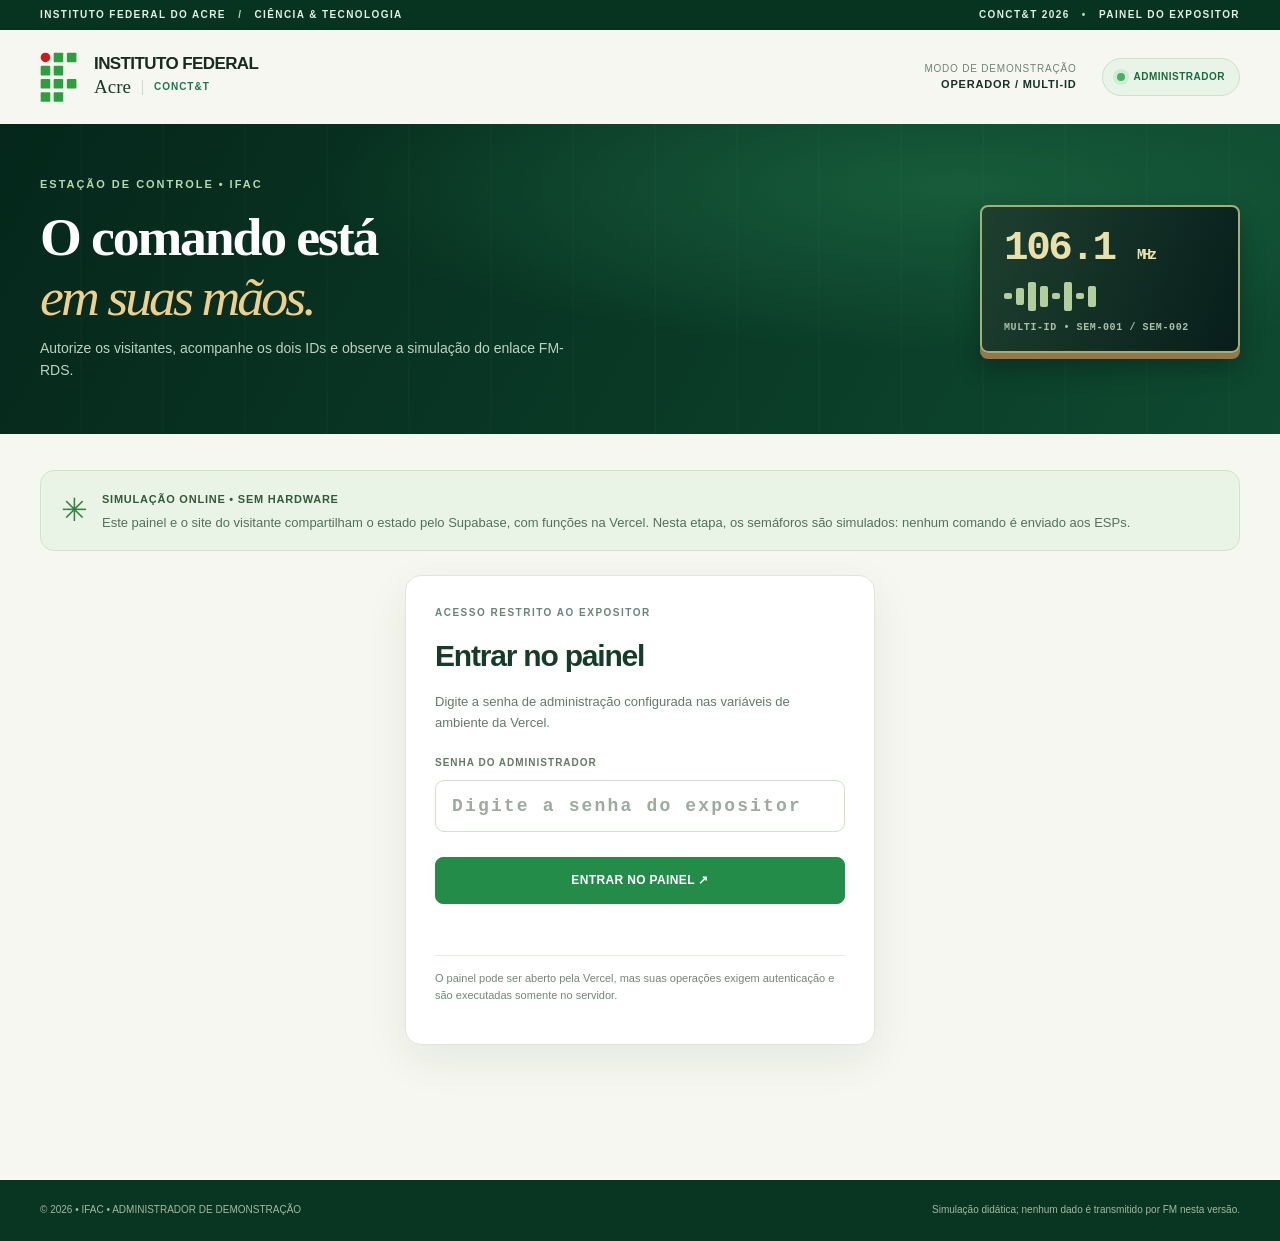
==== admin.html @ a765b069 "IFAC RDS 1.0 - Admin online e Multi-ID" ====
<!doctype html>
<html lang="pt-BR">
<head>
  <meta charset="utf-8">
  <meta name="viewport" content="width=device-width,initial-scale=1">
  <meta name="theme-color" content="#083b29">
  <title>Painel do expositor • IFAC Rádio em Movimento</title>
  <link rel="stylesheet" href="styles.css">
  <link rel="stylesheet" href="admin.css">
</head>
<body class="admin-page">
  <div class="institutional-strip"><div class="shell strip-inner"><span>INSTITUTO FEDERAL DO ACRE <span class="strip-divider">/</span> CIÊNCIA &amp; TECNOLOGIA</span><span class="strip-year">CONCT&amp;T 2026 <span class="strip-divider">•</span> PAINEL DO EXPOSITOR</span></div></div>
  <header class="site-header shell admin-site-header">
    <a class="institution-brand admin-brand-link" href="/" title="Abrir site do visitante">
      <svg class="if-mark" viewBox="0 0 90 110" role="img" aria-label="Marca estilizada IFAC">
        <circle cx="12" cy="12" r="10.5" fill="#cd191e"/>
        <g fill="#2f9e41"><rect x="30" y="1.5" width="21" height="21" rx="2"/><rect x="59" y="1.5" width="21" height="21" rx="2"/><rect x="1.5" y="30.5" width="21" height="21" rx="2"/><rect x="30" y="30.5" width="21" height="21" rx="2"/><rect x="1.5" y="59.5" width="21" height="21" rx="2"/><rect x="30" y="59.5" width="21" height="21" rx="2"/><rect x="59" y="59.5" width="21" height="21" rx="2"/><rect x="1.5" y="88.5" width="21" height="21" rx="2"/><rect x="30" y="88.5" width="21" height="21" rx="2"/></g>
      </svg>
      <div class="brand-copy"><div class="institution-name">INSTITUTO FEDERAL</div><div class="brand-location">Acre <span class="brand-separator"></span> <span>CONCT&amp;T</span></div></div>
    </a>
    <div class="header-right"><span class="header-edition">MODO DE DEMONSTRAÇÃO<br><b>OPERADOR / MULTI-ID</b></span><span class="header-status"><span class="live-dot"></span> ADMINISTRADOR</span></div>
  </header>

  <section class="admin-banner"><div class="shell admin-banner-inner">
    <div><div class="eyebrow hero-eyebrow">ESTAÇÃO DE CONTROLE • IFAC</div><h1>O comando está<br><em>em suas mãos.</em></h1><p>Autorize os visitantes, acompanhe os dois IDs e observe a simulação do enlace FM-RDS.</p></div>
    <div class="admin-hero-radio" aria-hidden="true"><div class="admin-hero-freq">106.1 <span>MHz</span></div><div class="admin-hero-bars"><span></span><span></span><span></span><span></span><span></span><span></span><span></span><span></span></div><div class="admin-hero-label">MULTI-ID  •  SEM-001 / SEM-002</div></div>
  </div></section>

  <main class="shell admin-content">
    <div class="admin-demo-banner"><span class="admin-demo-icon">✳</span><div><b>SIMULAÇÃO ONLINE • SEM HARDWARE</b><p>Este painel e o site do visitante compartilham o estado pelo Supabase, com funções na Vercel. Nesta etapa, os semáforos são simulados: nenhum comando é enviado aos ESPs.</p></div></div>
    <section id="login-section" class="panel login-panel">
      <div class="panel-index">ACESSO RESTRITO AO EXPOSITOR</div><h2>Entrar no painel</h2>
      <p class="muted">Digite a senha de administração configurada nas variáveis de ambiente da Vercel.</p>
      <form id="login-form" class="login-form"><label for="admin-pin">SENHA DO ADMINISTRADOR</label><input id="admin-pin" name="pin" type="password" maxlength="128" autocomplete="off" placeholder="Digite a senha do expositor" required><button type="submit" class="btn primary wide">ENTRAR NO PAINEL ↗</button></form>
      <p id="login-error" class="inline-error" role="alert" aria-live="polite"></p>
      <p class="panel-note">O painel pode ser aberto pela Vercel, mas suas operações exigem autenticação e são executadas somente no servidor.</p>
    </section>

    <div id="dashboard" hidden>
      <div class="admin-toolbar"><div><div class="section-tag">01 — OPERAÇÃO AO VIVO</div><h2>Central de <em>comando.</em></h2><p class="admin-subline">Uma pessoa ativa por vez • dois destinos independentes</p></div><div class="toolbar-side"><span class="toolbar-chip" id="connection-pill"><i></i> CONECTADO</span><button type="button" class="btn ghost btn-compact" id="logout">Sair</button></div></div>
      <div class="admin-metrics">
        <div class="panel metric"><div class="metric-heading"><small>NA FILA</small><span>01</span></div><strong id="metric-queue">0</strong><div class="metric-foot">Aguardando aprovação</div></div>
        <div class="panel metric"><div class="metric-heading"><small>SESSÃO</small><span>02</span></div><strong id="metric-active">Livre</strong><div class="metric-foot">1 visitante / 90 segundos</div></div>
        <div class="panel metric"><div class="metric-heading"><small>COMANDOS</small><span>03</span></div><strong id="metric-commands">0</strong><div class="metric-foot">Comandos compartilhados na nuvem</div></div>
        <div class="panel metric"><div class="metric-heading"><small>NO AR</small><span>04</span></div><strong id="metric-uptime" class="mono">00:00</strong><div class="metric-foot">Tempo desde a instalação do sistema</div></div>
      </div>

      <div class="admin-workspace">
        <div class="admin-main-col">
          <section class="panel admin-panel queue-panel">
            <div class="panel-heading"><div><div class="panel-index">02 — FILA DE ESPERA</div><h3>Quem quer participar?</h3></div><span class="pill" id="queue-count">0 PESSOAS</span></div>
            <p class="panel-subtitle">Aprovar libera 90 segundos de controle para os dois semáforos. Outras pessoas permanecem aguardando.</p>
            <div id="queue-list" class="queue-list" aria-live="polite"><p class="muted">Nenhum visitante na fila.</p></div>
            <div class="queue-footer"><button type="button" id="approve-next" class="btn secondary">APROVAR PRÓXIMO</button><button type="button" id="reject-all" class="btn ghost">Recusar toda a fila</button></div>
          </section>

          <section class="panel admin-panel session-panel">
            <div class="panel-heading"><div><div class="panel-index">03 — ACESSO LIBERADO</div><h3>Sessão em andamento</h3></div><span class="pill" id="session-badge">LIVRE</span></div>
            <div class="session-card" id="session-card"><div class="session-avatar">◎</div><div><small>CONTROLE DISPONÍVEL</small><b id="active-name">Nenhum visitante ativo</b><p id="active-message">Aprove alguém da fila para iniciar uma demonstração.</p></div></div>
            <div class="session-bottom"><div class="session-timer"><small>TEMPO RESTANTE</small><strong id="active-timer">01:30</strong></div><button type="button" class="btn danger" id="end-session" disabled>ENCERRAR SESSÃO</button></div>
          </section>

          <section class="panel admin-panel history-panel">
            <div class="panel-heading"><div><div class="panel-index">05 — AUDITORIA DIDÁTICA</div><h3>Histórico de comandos</h3></div><span class="pill">POR ID</span></div>
            <div class="history-header"><span>HORA / VISITANTE</span><span>DESTINO / PAYLOAD</span><span>RESULTADO</span></div>
            <div id="history-list" class="history-list"><p class="muted">Nenhum comando ainda.</p></div>
          </section>
        </div>

        <div class="admin-side-col">
          <section class="panel admin-panel stations-panel">
            <div class="panel-heading"><div><div class="panel-index">04 — MONITORAMENTO MULTI-ID</div><h3>Dois destinos, um sistema.</h3></div></div>
            <p class="panel-subtitle">O estado das duas localizações é compartilhado com o site do visitante. Os indicadores são simulados, não telemetria física.</p>
            <div class="admin-station" data-id="SEM-001">
              <div class="admin-station-head"><div><small>LOCALIZAÇÃO A</small><b>SEM-001</b></div><span class="status-micro">SIMULADO</span></div>
              <div class="admin-station-body"><div class="admin-signal"><i class="admin-lamp red"></i><i class="admin-lamp yellow"></i><i class="admin-lamp green"></i></div><div class="admin-station-info"><strong id="station-a-state">Aguardando comando</strong><small id="station-a-mode">MODO MANUAL</small><code id="station-a-payload">RDS —</code><span id="station-a-delivery">PRONTO PARA TESTE</span></div></div>
            </div>
            <div class="admin-station" data-id="SEM-002">
              <div class="admin-station-head"><div><small>LOCALIZAÇÃO B</small><b>SEM-002</b></div><span class="status-micro">SIMULADO</span></div>
              <div class="admin-station-body"><div class="admin-signal"><i class="admin-lamp red"></i><i class="admin-lamp yellow"></i><i class="admin-lamp green"></i></div><div class="admin-station-info"><strong id="station-b-state">Aguardando comando</strong><small id="station-b-mode">MODO MANUAL</small><code id="station-b-payload">RDS —</code><span id="station-b-delivery">PRONTO PARA TESTE</span></div></div>
            </div>
            <div class="admin-address-example"><span>MODELO DE ENDEREÇAMENTO</span><b>ID <code>SEM-001</code> + COMANDO <code>110000</code></b><p>Os IDs são demonstrativos. O firmware real ainda não foi adaptado.</p></div>
            <button type="button" id="reset-signals" class="btn ghost wide">LIMPAR SINAIS E HISTÓRICO</button>
          </section>
          <section class="panel admin-panel notes-panel">
            <div class="panel-index">06 — APOIO À EXPOSIÇÃO</div><h3>Como testar com o visitante</h3>
            <ol><li>Abra o site do visitante em outra aba ou celular.</li><li>Peça que digite o nome e solicite acesso.</li><li>Aqui, aprove a pessoa na fila.</li><li>Peça que escolha A ou B e envie uma cor.</li><li>Observe os dois IDs e o registro do comando.</li></ol>
            <a href="/" target="_blank" rel="noopener" class="btn secondary wide">ABRIR SITE DO VISITANTE ↗</a>
            <div class="notes-divider"></div><button type="button" id="reset-demo" class="btn ghost wide">REINICIAR TODA A SIMULAÇÃO</button>
          </section>
        </div>
      </div>
      <p id="action-toast" class="action-toast" role="status" aria-live="polite"></p>
    </div>
  </main>
  <footer class="site-footer"><div class="shell footer-inner"><span>© 2026 • IFAC • ADMINISTRADOR DE DEMONSTRAÇÃO</span><span>Simulação didática; nenhum dado é transmitido por FM nesta versão.</span></div></footer>
  <script src="admin.js"></script>
</body>
</html>
---- styles.css ----
/* CONCT&T 2026 • IFAC Radio Lab • interface institucional/retrô
   CSS 100% local: sem fontes, frameworks, imagens ou serviços externos. */
:root {
  color-scheme:light;
  --ifac:#2f9e41;--ifac-red:#cd191e;
  --forest:#073d2b;--deep:#05291f;--evergreen:#0f5139;--pine:#17573c;
  --paper:#f7f6ee;--cream:#fefbf2;--white:#ffffff;--ink:#173128;
  --muted:#66776c;--line:#dce5d8;--brass:#c5a46e;--gold:#f4d59a;
  --error:#a92e2e;--shadow:0 15px 45px rgba(17,54,33,.07);
}
*{box-sizing:border-box} html{scroll-behavior:smooth} body{margin:0;min-height:100vh;background:var(--paper);font-family:"Segoe UI",Arial,Helvetica,sans-serif;color:var(--ink);line-height:1.55}
button,input{font:inherit} button{touch-action:manipulation} [hidden]{display:none!important} a{color:inherit}
.shell{width:min(1200px,calc(100% - 72px));margin-inline:auto}
.institutional-strip{background:#063421;color:#e2efe4;font-size:10px;font-weight:750;letter-spacing:.14em}
.strip-inner{height:30px;display:flex;align-items:center;justify-content:space-between;gap:14px}.strip-divider{color:#b4dcb5;padding:0 8px}
.site-header{height:94px;display:flex;justify-content:space-between;align-items:center;gap:20px}
.institution-brand{display:flex;align-items:center;gap:13px}.if-mark{width:41px;height:52px;flex:none}.institution-name{font-size:17px;font-weight:850;line-height:1.08;letter-spacing:-.035em;color:#182b20}.brand-location{display:flex;align-items:center;gap:11px;font-family:Georgia,serif;font-size:19px;line-height:1.2;margin-top:2px}.brand-location>span:last-child{font-family:"Segoe UI",Arial,sans-serif;font-weight:800;font-size:10px;letter-spacing:.1em;color:#1b7652}.brand-separator{height:15px;width:1px;background:#cbd8cd}
.header-right{display:flex;align-items:center;gap:25px}.header-edition{color:#728477;text-align:right;font-size:10px;letter-spacing:.08em;line-height:1.5}.header-edition b{color:var(--ink);font-size:11px}.header-status{color:#1c6b3d;display:inline-flex;align-items:center;gap:9px;background:#e7f4e7;border:1px solid #cfdfcc;border-radius:999px;padding:10px 14px;font-size:10px;font-weight:800;letter-spacing:.05em;white-space:nowrap}.live-dot,.mini-led{display:inline-block;width:8px;height:8px;border-radius:50%;background:#44b55d;box-shadow:0 0 0 4px #44b55d23;flex:none}
/* Hero • dark vintage radio panel */
.hero-stage{position:relative;overflow:hidden;background:radial-gradient(ellipse at 79% 13%,#226545 0%,transparent 38%),linear-gradient(120deg,#073422 0%,#092e22 57%,#0b402b 100%);color:var(--white)}
.hero-stage::before{content:"";position:absolute;inset:0;pointer-events:none;opacity:.13;background-image:repeating-linear-gradient(90deg,transparent 0,transparent 56px,#d0edbb 57px,transparent 58px),repeating-linear-gradient(0deg,transparent 0,transparent 56px,#d0edbb 57px,transparent 58px);mask-image:linear-gradient(90deg,transparent 25%,#000 100%)}
.hero-grid{display:grid;grid-template-columns:1.03fr .97fr;align-items:center;gap:38px;min-height:570px;position:relative;z-index:1;padding-block:48px 56px}
.eyebrow{font-size:11px;font-weight:800;letter-spacing:.18em}.hero-eyebrow{color:#c5e0b2;display:flex;align-items:center;gap:12px}.eyebrow-line{width:26px;height:1px;background:#d1b581}
.hero-copy h1{font-size:clamp(44px,4.8vw,72px);line-height:1.035;letter-spacing:-.059em;font-weight:830;margin:25px 0 22px}.hero-copy h1 em,.admin-banner h1 em,.closing-band h2 em{font-style:italic;font-weight:500;font-family:Georgia,"Times New Roman",serif;letter-spacing:-.055em;color:#f0cf8c}
.hero-copy>p{max-width:510px;font-size:15.5px;line-height:1.75;color:#cadccf;margin:0}.hero-copy strong{color:white}
.hero-cta{display:flex;align-items:center;gap:21px;flex-wrap:wrap;margin-top:29px}.hero-button{margin:0!important;background:var(--ifac)!important;border-color:var(--ifac)!important;color:#fff!important;font-size:11px!important;letter-spacing:.06em;min-height:53px!important;padding-inline:22px!important}.hero-caption{display:flex;align-items:center;gap:10px;font-size:9px;letter-spacing:.11em;font-weight:750;color:#b3ccb9}
.hero-facts{display:flex;align-items:center;gap:21px;margin-top:46px}.hero-facts>span:not(.fact-divider){color:#d8eadd;font-size:13px;line-height:1.3;white-space:nowrap}.hero-facts b{font-size:23px;line-height:1;color:#f6edd3;letter-spacing:-.04em}.hero-facts small{display:block;color:#8eb39d;font-size:8px;font-weight:800;letter-spacing:.12em;margin-top:7px}.fact-divider{height:35px;width:1px;background:#49755c}
.hero-bottom-border{height:7px;background:repeating-linear-gradient(90deg,var(--brass) 0,var(--brass) 62px,#a6804c 62px,#a6804c 70px)}
.radio-art{position:relative;width:100%;max-width:545px;justify-self:center;padding-top:18px;filter:drop-shadow(0 30px 37px #0005)}
.radio-aura{position:absolute;border-radius:50%;width:480px;height:480px;top:-12%;left:50%;transform:translateX(-50%);border:1px solid #c7d6aa20;box-shadow:0 0 0 40px #d1edb106,0 0 0 84px #d1edb106,0 0 0 124px #d1edb105;pointer-events:none}
.radio-antenna{position:absolute;right:45px;top:-29px;width:3px;height:80px;transform:rotate(28deg);transform-origin:bottom;background:linear-gradient(90deg,#a2c4b0,#dbe7d1,#799786);border-radius:2px}.radio-antenna:before{content:"";position:absolute;top:-7px;left:-3px;width:9px;height:9px;border-radius:50%;background:#d5ccb3}
.radio-shell{position:relative;padding:18px 20px 19px;border:1px solid #c9a76b;border-radius:20px;background:linear-gradient(125deg,#bd8b58 0%,#ddbc83 7%,#957048 13%,#af8454 89%,#e1bd7e 97%,#a47742 100%);box-shadow:inset 0 2px 3px #f9e4ae,0 19px 0 #543a23,0 24px 30px #0005}
.radio-topline,.radio-bottom{display:flex;align-items:center;justify-content:space-between;gap:10px}.radio-topline{font-size:10px;letter-spacing:.17em;color:#4b3223;font-weight:900;padding:2px 9px 15px}.radio-topline b{font-family:Georgia,serif;font-size:16px;letter-spacing:-.08em;color:#123a25}.radio-power{display:flex;gap:7px;align-items:center;color:#3e4832}.radio-power i{height:8px;width:8px;border-radius:50%;background:#d84123;box-shadow:0 0 11px #f76428}
.radio-face{display:grid;grid-template-columns:1.23fr .77fr;gap:11px;background:linear-gradient(160deg,#254335,#0a2c21);padding:14px;border:3px solid #6c4c2e;border-radius:10px;box-shadow:inset 0 0 19px #0008,0 1px 0 #ffedc5}
.radio-frequency{min-height:232px;background:repeating-linear-gradient(90deg,#2a3e2c08 0,#2a3e2c08 4px,transparent 4px,transparent 6px),linear-gradient(145deg,#dcdeb0,#c9d9a1 54%,#b1c88e);border:9px solid #394b32;border-radius:7px;box-shadow:inset 0 0 35px #59723f55;display:flex;flex-direction:column;justify-content:space-between;padding:15px}
.radio-freq-title{font-family:Consolas,"Courier New",monospace;font-size:11px;color:#3f6141;font-weight:bold;letter-spacing:.08em}.frequency-line{font-size:clamp(39px,4.5vw,63px);letter-spacing:-.085em;font-weight:900;color:#244735;white-space:nowrap;line-height:1.2}.freq-dot{color:#8d9a5d}.frequency-line small{font-size:13px;font-weight:850;letter-spacing:0;margin-left:2px}
.radio-wave{height:35px;display:flex;align-items:center;gap:4px;overflow:hidden}.radio-wave span{flex:1;min-width:2px;background:#457a4b;border-radius:2px;height:15%}.radio-wave span:nth-child(4n+2){height:35%}.radio-wave span:nth-child(5n+3){height:65%}.radio-wave span:nth-child(7n+4){height:96%}.radio-wave span:nth-child(3n){height:45%}
.freq-bottom{display:flex;justify-content:space-between;gap:7px;color:#345f3e;font:700 9px Consolas,monospace}.freq-bars{letter-spacing:1px;color:#467446}
.radio-speaker{min-height:232px;border-radius:5px;background:repeating-linear-gradient(90deg,#1d241e 0,#1d241e 3px,#626554 3px,#626554 4px,#262e26 4px,#262e26 7px);border:7px solid #3c4936;display:grid;place-items:center;overflow:hidden;box-shadow:inset 0 0 30px #000}.speaker-circle{width:min(86%,150px);aspect-ratio:1;border-radius:50%;background:repeating-conic-gradient(#1b2520 0 7deg,#3c4e3c 7deg 9deg,#263627 9deg 16deg);border:7px solid #1b2720;box-shadow:0 0 0 4px #76837044,inset 0 0 15px #000}.speaker-inner{height:55%;width:55%;border-radius:50%;background:#283628;box-shadow:inset 0 0 0 7px #425044,0 0 0 6px #1c251c;margin:22.5%}
.radio-bottom{padding:18px 7px 0}.radio-model{color:#4b3525;font-size:9px;letter-spacing:.12em;font-weight:850}.radio-controls{display:flex;align-items:center;gap:13px}.radio-knob{border-radius:50%;border:4px solid #7b613c;background:conic-gradient(#b3a17d,#59442c,#e7d1a3,#5e492f,#ad976b);box-shadow:inset 0 0 0 5px #b6aa8d,0 3px 5px #0004;position:relative}.radio-knob:after{content:"";position:absolute;background:#394934;border-radius:2px;height:3px;width:30%;top:23%;left:50%;transform:translateX(-50%) rotate(-25deg)}.knob-small{height:35px;width:35px}.knob-large{height:48px;width:48px}
.radio-caption{padding-top:31px;display:flex;align-items:center;justify-content:center;gap:12px;font-size:10px;font-weight:800;letter-spacing:.16em;color:#c7dec4}.caption-star{font-size:21px;color:#efd59c}.caption-rule{height:1px;width:24px;background:#75977c}
/* Main section and panel system */
.experience-section{padding-top:77px;padding-bottom:50px}.section-intro,.how-header{display:flex;align-items:end;justify-content:space-between;gap:36px;margin-bottom:28px}.section-tag{color:#238045;font-size:11px;font-weight:850;letter-spacing:.16em}.section-intro h2,.how-header h2,.admin-toolbar h2{font-size:clamp(31px,3.1vw,44px);line-height:1.15;letter-spacing:-.046em;margin:8px 0 11px}.section-intro h2 em,.how-header h2 em,.admin-toolbar h2 em{font:italic 500 1em Georgia,serif;color:#43835b}.section-intro p,.how-header p{font-size:14px;color:#68786e;max-width:620px;margin:0;line-height:1.8}.section-stamp{width:144px;height:106px;border:1px solid #b6ceab;border-radius:100%;transform:rotate(-12deg);display:flex;align-items:center;justify-content:center;flex-direction:column;color:#397344;line-height:1;flex:none;opacity:.8}.section-stamp span{font-size:9px;letter-spacing:.16em;font-weight:850}.section-stamp b{font-family:Georgia,serif;font-size:31px;margin:5px}.section-stamp small{font-size:7px;letter-spacing:.07em;font-weight:800}
.dashboard{display:grid;grid-template-columns:1fr 1fr;gap:22px;align-items:stretch}.panel{background:var(--white);border:1px solid #dee6dc;border-radius:16px;padding:29px;box-shadow:var(--shadow)}.panel-heading{display:flex;justify-content:space-between;align-items:start;gap:16px;margin-bottom:24px}.panel-index{color:#668578;font-size:10px;font-weight:850;letter-spacing:.15em}.panel-index span{color:#cca574;margin-inline:3px}.panel h3{font-size:24px;line-height:1.18;letter-spacing:-.038em;margin:9px 0 0;font-weight:800}.pill{display:inline-flex;align-items:center;gap:6px;white-space:nowrap;background:#f0f7e8;border:1px solid #c6dfc0;border-radius:999px;padding:8px 11px;font-size:9px;color:#287c43;letter-spacing:.05em;font-weight:850}
.pill.state-active{background:#ddf4e1;color:#136b2c}.pill.state-wait{background:#faf1d9;color:#926520;border-color:#e6d29b}.pill.state-end{background:#f1f2ee;color:#6b7770;border-color:#dde1d9}
.muted{color:var(--muted)}.intro-callout{display:flex;gap:15px;align-items:start;padding:18px;border:1px solid #e5ebdc;border-radius:11px;background:#f8faf4}.intro-callout .callout-icon{display:grid;place-items:center;width:39px;height:39px;flex:none;border:1px solid #d4e7d2;background:#e7f3e4;color:#2d9251;font-size:23px;border-radius:50%}.intro-callout p{font-size:13px;color:#65776b;line-height:1.65;margin:0}.intro-callout strong{color:#254634}
.input-label{display:block;font-size:10px;letter-spacing:.12em;font-weight:850;margin:26px 0 10px;color:#445d4a}input{display:block;width:100%;padding:14px 15px;background:#fafcf7;border:1px solid #d6e2d5;border-radius:9px;color:var(--ink);outline:0;font-size:14px;min-height:49px}input::placeholder{color:#9caa9f}input:focus{border-color:var(--ifac);box-shadow:0 0 0 4px #2f9e411a}
.btn{display:inline-flex;justify-content:center;align-items:center;gap:11px;min-height:47px;padding:11px 18px;border:1px solid #d8e3d7;border-radius:8px;background:#edf4ec;color:#2b543b;cursor:pointer;font-size:12px;font-weight:850;letter-spacing:.03em;transition:background .17s,transform .17s,box-shadow .17s}.btn:hover:not(:disabled){transform:translateY(-2px);box-shadow:0 6px 18px #254c321d}.btn:focus-visible{outline:3px solid #e4b979;outline-offset:2px}.btn:disabled{cursor:not-allowed;opacity:.43}.btn.primary{background:#238c49;color:#fff;border-color:#238c49}.btn.primary:hover:not(:disabled){background:#18743c}.btn.secondary{background:#103e2d;color:#fff;border-color:#103e2d}.btn.ghost{background:transparent;border:1px solid #d9e3db;color:#5a7465}.btn.danger{color:#a62d30;background:#fff5f3;border-color:#eacdcc}.btn.danger:hover:not(:disabled){background:#fbe8e6}.btn.wide{width:100%;margin-top:15px}.btn.small{font-size:10px;min-height:35px;padding:9px 11px}.btn-arrow{margin-left:auto;font-size:19px;font-weight:400}.footnote{color:#839187;font-size:11px;line-height:1.65;margin:17px 0 0}.privacy-note{display:flex;align-items:flex-start;gap:8px}.privacy-note span{color:#aa9361;font-size:17px}.center{text-align:center}
.queue-graphic{display:flex;gap:16px;align-items:center;justify-content:center;background:linear-gradient(130deg,#f4f8ee,#edf4e5);border:1px solid #dae6d3;border-radius:13px;padding:20px;margin:20px 0}.queue-signal{display:flex;align-items:end;gap:6px;height:38px}.queue-signal span{width:8px;background:#6bad71;border-radius:4px;height:25%;animation:signalBars 1.2s infinite alternate}.queue-signal span:nth-child(2){height:50%;animation-delay:.15s}.queue-signal span:nth-child(3){height:75%;animation-delay:.3s}.queue-signal span:nth-child(4){height:100%;animation-delay:.45s}@keyframes signalBars{0%{opacity:.45}100%{opacity:1}}
.big-number{display:flex;align-items:center;gap:10px;color:#1c7440}.big-number>span{font-size:58px;font-weight:900;line-height:1}.big-number small{display:block;max-width:85px;font-size:9px;line-height:1.3;font-weight:850;letter-spacing:.1em}
.timer{display:flex;align-items:center;justify-content:space-between;gap:8px;background:#f5f9f2;border:1px solid #dfe8dd;border-radius:9px;padding:14px 15px;color:#5e7968;font-size:10px;font-weight:800;letter-spacing:.06em;margin:16px 0}.timer strong{font:800 22px Consolas,"Courier New",monospace;letter-spacing:-.05em;color:#27573b}.timer.accent{background:#e7f6e9;border-color:#cce8cf}.timer.accent strong{color:#14763e}.queue-progress{height:5px;background:#e4eadf;border-radius:10px;overflow:hidden}.queue-progress>div{height:100%;width:100%;background:var(--ifac);border-radius:10px;transition:width 1s linear}
.console-subtitle p{color:#63776c;font-size:13px;margin:8px 0 18px}.console-tag{font-size:10px;letter-spacing:.1em;color:#1d8a41;font-weight:850}.control-section-title{display:flex;justify-content:space-between;color:#52735f;font-size:10px;font-weight:850;letter-spacing:.11em;margin:16px 0 9px}.control-section-title span{color:#a0ad9c}
.button-grid{display:grid;grid-template-columns:repeat(3,1fr);gap:10px;margin:11px 0 22px}.btn.command{flex-direction:column;min-height:100px;background:#f7f7ef;border:1px solid #e3e8de;box-shadow:inset 0 -4px 0 #d2ddd1;color:#365042;gap:13px;letter-spacing:.05em;font-size:10px}.btn.command.red:hover{border-color:#e49c9c}.btn.command.yellow:hover{border-color:#d7b865}.btn.command.green:hover{border-color:#7cbb90}.color-dot{width:30px;height:30px;border:5px solid #fff;border-radius:50%;box-shadow:inset 0 2px 6px #0003,0 2px 0 #bbcab9}.red-bg{background:#e44748}.yellow-bg{background:#f5c346}.green-bg{background:#2ba96a}
.cycle-card{background:#f9f9f3;border:1px solid #dfe8db;padding:17px;border-radius:10px}.cycle-head{display:flex;justify-content:space-between;align-items:end;gap:10px}.cycle-head b{font-size:14px}.cycle-head .control-section-title{margin:0 0 6px}.cycle-head small{color:#78887b;font-size:10px}.fields{display:grid;grid-template-columns:repeat(3,1fr);gap:11px;margin:16px 0 2px}.fields label{color:#5a725e;font-size:9px;font-weight:850;letter-spacing:.1em}.fields input{margin-top:7px;font-family:Consolas,"Courier New",monospace;font-size:18px;font-weight:900;text-align:center;padding:10px 5px;min-width:0}
.result-ornament{font-size:54px;color:#81ab80;text-align:center;margin:30px 0 12px}#result-text{text-align:center}.toast{font-size:12px;min-height:17px;margin:15px 0 0;color:#227e48;font-weight:650}.toast.error{color:#ac2e31}
/* Receiver panel : industrial mint dial + traffic lights */
.visualization{display:flex;flex-direction:column}.receiver-chassis{border:1px solid #d8dccd;border-radius:13px;padding:13px;background:linear-gradient(140deg,#ebeee2,#d9e2d5);box-shadow:inset 0 1px 5px #fdfdf6,0 5px 0 #c9d3c3;margin:4px 0 23px}.receiver-top{display:flex;align-items:center;justify-content:space-between;gap:10px;color:#4f6557;font-size:9px;font-weight:900;letter-spacing:.09em;padding:4px 6px 12px}.receiver-top b{color:#224d39}.tiny-metal-dot{height:7px;width:7px;background:#9aa694;border-radius:50%;box-shadow:inset 0 0 0 2px #d6ded2}
.receiver-grid{display:grid;grid-template-columns:42% 58%;align-items:center;min-height:312px;gap:0;background:linear-gradient(160deg,#173d2e,#07291f);border:5px solid #647a67;border-radius:9px;overflow:hidden}
.semaphore-wrap{display:flex;flex-direction:column;align-items:center;align-self:center;justify-content:center;padding:17px 6px 12px;min-height:300px}.semaphore{position:relative;background:#0b1110;border:6px solid #30453a;border-radius:22px;padding:15px 17px;display:flex;flex-direction:column;gap:10px;box-shadow:inset 0 0 20px #000,9px 9px 17px #0005}.semaphore:before{content:"";position:absolute;inset:5px;border:1px solid #56615650;border-radius:15px;pointer-events:none}.lamp{height:58px;width:58px;border-radius:50%;display:block;border:5px solid #161d17;box-shadow:inset 0 7px 17px #0009,0 1px 0 #a6ad9a33;transition:background .2s,box-shadow .2s}.red-lamp{background:#591e22}.yellow-lamp{background:#61521d}.green-lamp{background:#194b30}.red-lamp.lit{background:radial-gradient(circle at 37% 30%,#ffb2aa,#fc3f4a 48%,#b60c21);box-shadow:0 0 27px #ef454588,0 0 7px #eb5153,inset 0 2px 8px #ffb5ae}.yellow-lamp.lit{background:radial-gradient(circle at 37% 30%,#fff0bd,#f6c73f 48%,#bf8310);box-shadow:0 0 27px #f5c14288,0 0 7px #f5c142,inset 0 2px 8px #fff6bd}.green-lamp.lit{background:radial-gradient(circle at 37% 30%,#bafad1,#33d77d 48%,#168449);box-shadow:0 0 27px #47ea8788,0 0 7px #2de37d,inset 0 2px 8px #bafad1}.pole{height:26px;width:12px;background:linear-gradient(90deg,#354e40,#879688,#394d44)}.signal-ground{width:62px;height:7px;border-radius:5px;background:#587463}
.receiver-readout{align-self:stretch;min-width:0;display:flex;flex-direction:column;padding:30px 21px 24px 8px;justify-content:center}.receiver-eyebrow{font-size:9px;color:#a7cbb2;letter-spacing:.09em;font-weight:850;margin-bottom:30px}.readout-label{font-size:9px;letter-spacing:.13em;color:#89aa96;font-weight:800}.receiver-readout strong{font-size:clamp(15px,1.7vw,20px);color:#f3f3dd;line-height:1.3;margin:11px 0 19px;overflow-wrap:anywhere}.signal-code{padding:10px 9px;border:1px solid #42634a;border-radius:6px;background:#0c2a20;color:#dfd5a2;font-size:11px;overflow-wrap:anywhere}.mono{font-family:Consolas,"Courier New",monospace!important}.led-text{margin-top:35px;color:#a8bbad;font-size:9px;font-weight:850;letter-spacing:.1em;display:flex;align-items:center;gap:7px}.led-text i{height:7px;width:7px;background:#64bb68;border-radius:50%;box-shadow:0 0 8px #65bd71}
.connection-grid{display:grid;grid-template-columns:1fr 1fr;gap:10px}.connection{background:#f7faf5;border:1px solid #dfebde;border-radius:10px;padding:13px 14px}.connection-label{font-size:10px;letter-spacing:.06em;color:#718a77;display:block}.connection-label b{color:#335a40}.connection-value{display:inline-flex;align-items:center;gap:6px;font-size:12px;color:#278548;font-weight:850;letter-spacing:.05em;margin-top:7px}.connection-value.offline{color:#b04a44}.command-progress{margin-top:15px;display:flex;justify-content:space-between;align-items:center;gap:10px;font-size:10px;color:#728778;letter-spacing:.05em;border-top:1px solid #e5ede1;padding-top:13px}.command-progress strong{font-size:11px;color:#2d7345;font-weight:800;text-align:right}.receiver-footnote{margin-top:auto;padding-top:17px}
/* How it works */
.how-section{padding-top:41px;padding-bottom:78px}.how-header p{max-width:330px}.how-steps{display:grid;grid-template-columns:repeat(4,1fr);gap:1px;border:1px solid #dce7d7;border-radius:14px;overflow:hidden;background:#dce7d7}.how-step{background:#fff;padding:25px;position:relative;min-height:236px}.step-num{font-size:10px;font-weight:900;color:#b2c4ae;letter-spacing:.1em}.step-icon{font-family:Georgia,serif;color:#3a8755;font-size:39px;line-height:1.3;margin:13px 0 8px}.how-step h4{font-size:10px;color:#285840;letter-spacing:.1em;margin:0 0 11px}.how-step p{font-size:12px;color:#708074;line-height:1.7;margin:0}.how-step:not(:last-child):after{content:"→";position:absolute;top:24px;right:-10px;color:#7c9b80;z-index:1;background:#fff;border:1px solid #dce7d7;display:grid;place-items:center;width:20px;height:20px;border-radius:50%;font-size:11px}
.closing-band{background:#e6eee2;border-top:1px solid #d0decf;padding-block:40px}.closing-inner{display:flex;justify-content:space-between;align-items:center;gap:20px}.small-kicker{font-size:10px;font-weight:850;letter-spacing:.15em;color:#348348}.closing-band h2{font-size:clamp(23px,3.1vw,42px);letter-spacing:-.045em;line-height:1.2;margin:11px 0}.closing-band h2 em{color:#3d8351}.closing-mark{font-family:Georgia,serif;color:#2c8a50;font-size:70px;white-space:nowrap}.closing-mark span{font:900 20px Consolas,monospace;vertical-align:middle;color:#54765d}
.site-footer{color:#a4b6a3;background:#093622;padding:22px 0;font-size:10px}.footer-inner{display:flex;align-items:center;justify-content:space-between;gap:10px;line-height:1.65}.footer-inner span:last-child{text-align:right}
/* Admin */
.admin-banner{background:radial-gradient(ellipse at 86% 35%,#236e45,transparent 45%),linear-gradient(115deg,#082f24,#0c4b31);color:#fff;position:relative;overflow:hidden}.admin-banner:after{content:"";position:absolute;inset:0;pointer-events:none;background:repeating-linear-gradient(90deg,transparent 0,transparent 80px,#fff3 81px,transparent 82px);opacity:.15}.admin-banner-inner{position:relative;z-index:1;display:flex;align-items:center;justify-content:space-between;gap:25px;padding-block:46px}.admin-banner h1{font-size:clamp(37px,4.2vw,56px);line-height:1.12;letter-spacing:-.054em;margin:14px 0 11px}.admin-banner p{color:#bcd3c4;margin:0;font-size:14px}.admin-hero-radio{width:260px;padding:18px 22px;border:2px solid #a5ad7b;border-radius:8px;background:linear-gradient(110deg,#1e4030,#071e1a);box-shadow:0 6px 0 #99764a,0 15px 25px #0004;flex:none}.admin-hero-freq{font:850 41px Consolas,monospace;letter-spacing:-.06em;color:#e9e0aa}.admin-hero-freq span{font-size:14px}.admin-hero-bars{height:33px;display:flex;align-items:center;gap:4px;margin:9px 0}.admin-hero-bars span{width:8px;height:18%;background:#b3ce9d;border-radius:2px;animation:signalBars 1.7s infinite alternate}.admin-hero-bars span:nth-child(2n){height:50%}.admin-hero-bars span:nth-child(3n){height:90%}.admin-hero-bars span:nth-child(4n){height:66%}.admin-hero-label{font:700 10px Consolas,monospace;letter-spacing:.06em;color:#a8bfaa}
.admin-content{padding-top:36px;padding-bottom:60px}.login-panel{max-width:470px;margin:20px auto 60px}.login-panel h2{font-size:30px;letter-spacing:-.04em;margin:12px 0 7px}.login-panel>p.muted{font-size:13px}.admin-toolbar{display:flex;justify-content:space-between;align-items:end;gap:20px;margin:8px 0 22px}.admin-toolbar h2{margin-bottom:0}.toolbar-chip{white-space:nowrap;background:#e5efe0;color:#44774b;border:1px solid #cddfcc;border-radius:20px;font-size:10px;letter-spacing:.06em;font-weight:850;padding:9px 13px}.toolbar-chip i{display:inline-block;width:7px;height:7px;border-radius:50%;background:#4db566;margin-right:7px}
.admin-metrics{display:grid;grid-template-columns:repeat(4,minmax(0,1fr));gap:14px;margin-bottom:20px}.metric{padding:20px 21px;min-width:0;box-shadow:0 8px 25px #163e2710}.metric-heading{display:flex;justify-content:space-between;gap:4px;align-items:start}.metric-heading small{color:#63826c;font-size:9px;line-height:1.45;letter-spacing:.07em;font-weight:850}.metric-heading span{font:750 10px Consolas,monospace;color:#a1b7a7}.metric strong{display:block;color:#1d7541;font-size:29px;letter-spacing:-.045em;line-height:1.3;overflow-wrap:anywhere;margin:8px 0}.metric strong.mono{font-size:23px}.metric strong.status-offline{color:#ad403b}.metric-foot{font-size:11px;color:#8a998c}.metric-foot span{font-weight:800;color:#568362}
.admin-columns{display:grid;grid-template-columns:1.23fr .77fr;gap:20px}.col{display:flex;flex-direction:column;gap:20px;min-width:0}.queue-panel{min-height:290px}.queue-list{display:flex;flex-direction:column;gap:10px;min-height:77px}.queue-list>p{font-size:13px;padding:14px 0}.queue-item{border:1px solid #dbe8da;background:#fafcf8;border-radius:10px;padding:13px 14px;display:flex;align-items:center;justify-content:space-between;gap:12px}.queue-item .name{font-size:14px;font-weight:800;color:#27533a}.queue-item .sub{font-size:11px;color:#7b9080;margin-top:4px}.queue-actions{display:flex;gap:7px;flex:none}.panel-note{border-top:1px solid #e3ebe1;margin-top:18px;padding-top:14px;color:#71867a;font-size:11px}.panel-note strong{color:#4e785b}.session-box{border:1px solid #dbe8d8;background:#f4f8ef;border-radius:10px;padding:19px;margin:20px 0;color:#5a7661;font-size:13px}.session-box b{color:#1a7541}.admin-actions{display:flex;flex-wrap:wrap;gap:10px}.admin-actions .btn{flex:1}.logs-panel{min-height:390px}.log-legend{display:flex;justify-content:space-between;gap:7px;margin-top:18px;font-size:9px;color:#8a9a8d;font-weight:750;letter-spacing:.04em}.log-legend i{display:inline-block;border-radius:50%;background:#67b979;width:6px;height:6px;margin-right:6px}.log-list{max-height:310px;overflow:auto;margin-top:13px;display:flex;flex-direction:column}.log-row{border-top:1px solid #e5ede3;padding:12px 0 11px}.log-row span{display:inline-block;margin-right:9px;color:#357d50;font-size:9px;letter-spacing:.06em;text-transform:uppercase;font-weight:900}.log-row small{font-size:10px;color:#97a89b}.log-row b{display:block;font-size:12px;color:#48614c;font-weight:600;margin-top:3px;line-height:1.5;overflow-wrap:anywhere}.panel-exit .wide{margin-top:20px}
/* Responsive */
@media(max-width:1060px){.shell{width:min(1100px,calc(100% - 48px))}.hero-grid{gap:22px}.hero-facts{gap:13px}.hero-copy h1{font-size:clamp(40px,5.4vw,58px)}.radio-shell{padding:14px}.radio-face{padding:9px}.radio-frequency{padding:10px}.frequency-line{font-size:45px}.radio-topline{font-size:9px}.receiver-readout{padding-right:13px}.admin-metrics{grid-template-columns:repeat(2,1fr)}}
@media(max-width:800px){.hero-grid{grid-template-columns:1fr;gap:35px;padding-top:62px;padding-bottom:50px}.hero-copy{max-width:680px}.hero-copy h1{font-size:clamp(49px,8vw,68px)}.hero-facts{margin-top:35px}.radio-art{max-width:500px;margin-bottom:20px}.section-stamp{display:none}.dashboard,.admin-columns{grid-template-columns:1fr}.receiver-grid{min-height:300px}.admin-banner-inner{padding-block:40px}.admin-hero-radio{width:207px}.admin-hero-freq{font-size:31px}.how-steps{grid-template-columns:repeat(2,1fr)}.how-step:nth-child(2):after{display:none}.footer-inner{flex-direction:column;align-items:start}.footer-inner span:last-child{text-align:left}}
@media(max-width:580px){.shell{width:calc(100% - 32px)}.institutional-strip{font-size:8px;letter-spacing:.08em}.strip-inner{height:29px}.strip-year{display:none}.site-header{height:83px}.if-mark{width:34px;height:45px}.institution-name{font-size:14px}.brand-location{font-size:16px}.header-edition{display:none}.header-status{font-size:8px;padding:8px 10px}.hero-grid{padding-block:39px 41px}.hero-copy h1{font-size:clamp(39px,10.6vw,57px);letter-spacing:-.055em}.hero-copy>p{font-size:13.5px}.hero-eyebrow{font-size:9px}.hero-facts{gap:10px;justify-content:space-between}.hero-facts b{font-size:20px}.hero-facts>span:not(.fact-divider){font-size:11px}.hero-facts small{font-size:7px}.fact-divider{height:30px}.hero-caption{font-size:8px}.hero-button{min-height:49px!important}.radio-art{max-width:410px}.radio-aura{width:300px;height:300px}.radio-shell{border-radius:12px;padding:12px}.radio-face{grid-template-columns:1.2fr .8fr;gap:7px;padding:8px}.radio-frequency,.radio-speaker{min-height:179px}.radio-frequency{border-width:5px;padding:8px}.radio-freq-title{font-size:8px}.frequency-line{font-size:clamp(30px,9vw,48px)}.frequency-line small{font-size:10px}.freq-bottom{font-size:7px}.radio-speaker{border-width:5px}.radio-topline{padding-bottom:10px}.radio-bottom{padding-top:13px}.radio-model{font-size:7px}.knob-small{width:26px;height:26px}.knob-large{width:33px;height:33px}.radio-caption{font-size:8px;padding-top:28px}.experience-section{padding-top:49px;padding-bottom:32px}.section-intro{margin-bottom:19px}.section-intro h2,.how-header h2{font-size:33px}.panel{padding:19px;border-radius:13px}.panel h3{font-size:21px}.panel-heading{margin-bottom:18px}.pill{padding:7px 9px;font-size:8px}.receiver-chassis{padding:8px}.receiver-top{font-size:8px}.receiver-grid{grid-template-columns:44% 56%;min-height:260px}.semaphore-wrap{min-height:260px;padding:9px 2px}.semaphore{border-width:5px;padding:12px;gap:8px}.lamp{width:48px;height:48px}.receiver-readout{padding:20px 10px 20px 0}.receiver-readout strong{font-size:15px}.receiver-eyebrow{font-size:8px;margin-bottom:20px}.signal-code{font-size:9px}.led-text{font-size:8px;margin-top:24px}.connection{padding:11px 9px}.connection-label{font-size:8px}.connection-value{font-size:10px}.how-section{padding-top:24px;padding-bottom:42px}.how-header{display:block}.how-header p{margin-top:16px}.how-steps{grid-template-columns:1fr 1fr}.how-step{padding:18px;min-height:210px}.step-icon{font-size:33px}.how-step h4{font-size:9px}.how-step p{font-size:11px}.closing-band{padding-block:27px}.closing-mark{display:none}.admin-banner-inner{padding-block:38px}.admin-hero-radio{display:none}.admin-banner h1{font-size:41px}.admin-content{padding-top:24px}.admin-toolbar{display:block}.toolbar-chip{display:inline-flex;margin-top:13px}.admin-metrics{gap:9px}.metric{padding:14px}.metric strong{font-size:23px}.metric strong.mono{font-size:17px}.metric-heading small{font-size:8px}.metric-foot{font-size:9px}.queue-item{align-items:stretch;flex-direction:column}.queue-actions{width:100%}.queue-actions .btn{flex:1}.admin-actions{flex-direction:column}.admin-actions .btn{width:100%}.panel-heading .danger.small{font-size:9px;padding:8px}.footer-inner{font-size:9px}}
@media(max-width:385px){.header-status{font-size:0;gap:0}.header-status .live-dot{margin:0}.brand-copy .institution-name{font-size:12px}.radio-model{letter-spacing:0}.button-grid{gap:5px}.btn.command{font-size:9px}.cycle-head{display:block}.cycle-head small{display:block;margin-top:3px}.fields{gap:5px}.connection-label{font-size:7px}}
@media(prefers-reduced-motion:reduce){*,*:before,*:after{animation-duration:.01ms!important;animation-iteration-count:1!important;transition-duration:.01ms!important;scroll-behavior:auto!important}}
---- admin.css ----
.admin-page{background:#f6f7f0;color:#153c2a;min-height:100vh}
.admin-brand-link{text-decoration:none;color:inherit}
.admin-site-header{position:relative}
.admin-banner em{color:#c2efb2;font-style:italic}
.admin-banner .eyebrow{color:#b2dbad}
.admin-banner{background:radial-gradient(ellipse at 75% 20%,#175c3a 0,transparent 47%),linear-gradient(120deg,#05271b,#0e4930);color:#fff}
.admin-banner-inner{padding-block:52px;min-height:240px}
.admin-banner h1{font-family:Georgia,serif;letter-spacing:-.04em;font-weight:700}
.admin-banner p{max-width:540px}
.admin-content{padding-bottom:75px}
.admin-demo-banner{display:flex;align-items:center;gap:14px;background:#eaf4e6;border:1px solid #cfe5ca;border-radius:14px;color:#315b38;padding:15px 20px;margin-bottom:24px;font-size:13px}
.admin-demo-banner b{font-size:11px;letter-spacing:.07em}
.admin-demo-banner p{margin:4px 0 0;color:#52715b;line-height:1.5}
.admin-demo-icon{font-size:32px;color:#368144}
.login-form{display:grid;gap:10px;margin-top:22px}
.login-form label{font-size:10px;font-weight:850;letter-spacing:.1em;color:#647963}
.login-form input{width:100%;height:52px;border:1px solid #d3e0d0;background:#fff;border-radius:9px;padding:13px 16px;font:700 18px Consolas,monospace;letter-spacing:.12em;color:#214931}
.inline-error{min-height:20px;color:#ad3a36;font-size:13px;font-weight:700}
.admin-toolbar{align-items:center}
.admin-toolbar h2{font-family:Georgia,serif;font-weight:700}
.admin-toolbar em{color:#2b8a4b}
.admin-subline{font-size:12px;color:#728678;margin:8px 0 0}
.toolbar-side{display:flex;gap:10px;align-items:center}
.btn-compact{font-size:11px;padding:11px 16px}
.admin-metrics .metric{border:1px solid #dae7d9;background:#fff}
.metric strong{white-space:nowrap}
.admin-workspace{display:grid;grid-template-columns:minmax(0,1.22fr) minmax(310px,.78fr);gap:20px;align-items:start}
.admin-main-col,.admin-side-col{display:grid;gap:20px;min-width:0}
.admin-panel{padding:23px;border:1px solid #dce9db;background:#fff;box-shadow:0 7px 20px rgba(21,66,34,.04)}
.admin-panel .panel-heading{margin-bottom:12px;align-items:start}
.admin-panel h3{font-family:Georgia,serif;font-size:24px;line-height:1.2;margin:6px 0 0;color:#1b4b31}
.panel-subtitle{font-size:12px;color:#6d8472;line-height:1.6;margin:0 0 18px}
.queue-list{display:flex;flex-direction:column;gap:10px;margin:16px 0 10px;min-height:82px}
.queue-item{background:#f7faf5;border:1px solid #e0e9dc;border-radius:12px;display:flex;align-items:center;justify-content:space-between;padding:13px 12px;gap:10px}
.queue-user{display:flex;align-items:center;gap:11px;min-width:0}
.queue-rank{width:31px;height:31px;border-radius:8px;background:#def0dc;color:#257045;display:grid;place-items:center;font-weight:900;font-size:12px;flex:none}
.queue-user b{display:block;font-size:14px;color:#244a32;overflow-wrap:anywhere}
.queue-user small{display:block;color:#798f7e;font-size:11px;margin-top:4px}
.queue-actions{display:flex;gap:7px;flex-wrap:wrap}
.queue-actions button{font-weight:800;font-size:10px;border-radius:8px;border:0;padding:9px 12px;cursor:pointer}
.btn-approve{background:#287947;color:#fff}
.btn-reject{background:#f5e5e2;color:#a33d36}
button:disabled{opacity:.5;cursor:not-allowed!important}
.queue-footer{display:flex;gap:9px;flex-wrap:wrap;padding-top:15px;margin-top:18px;border-top:1px solid #e5ede4}
.queue-footer .btn{flex:1;min-width:120px;padding:12px 10px;font-size:11px}
.session-card{display:flex;align-items:center;gap:15px;background:#f3f8f0;border:1px solid #dcead5;border-radius:12px;padding:18px;margin-top:15px}
.session-avatar{width:56px;height:56px;border-radius:50%;display:grid;place-items:center;background:#dcebd7;color:#438656;font-size:30px;flex:none}
.session-card small{display:block;color:#6a8972;font-size:10px;letter-spacing:.08em;font-weight:850}
.session-card b{display:block;font-size:17px;color:#235039;margin-top:5px}
.session-card p{font-size:12px;color:#748679;margin:6px 0 0}
.session-bottom{display:flex;justify-content:space-between;align-items:end;gap:10px;margin-top:15px}
.session-timer small{display:block;color:#7d8c7c;font-size:10px;letter-spacing:.09em;font-weight:850}
.session-timer strong{font:900 30px Consolas,monospace;color:#287849;display:block;margin-top:5px}
.session-bottom .btn{padding:12px 13px;font-size:11px}
.history-header,.history-row{display:grid;grid-template-columns:1.1fr 1.1fr .9fr;gap:10px;align-items:center}
.history-header{color:#819384;font-size:9px;font-weight:850;letter-spacing:.07em;border-bottom:1px solid #dae6d9;padding:12px 5px}
.history-list{max-height:430px;min-height:82px;overflow:auto}
.history-row{border-bottom:1px solid #edf1ea;padding:13px 5px}
.history-row strong{font-size:12px;color:#38563f;display:block;overflow-wrap:anywhere}
.history-row span{display:block;font-size:10px;color:#8a9e8c;margin-top:3px}
.history-row code{display:block;margin-top:4px;color:#39774d;font-size:11px;white-space:nowrap}
.history-status{font-size:10px;font-weight:850;border-radius:999px;background:#e1efdf;color:#267547;padding:6px 8px;display:inline-block;text-align:center}
.stations-panel .admin-station{border:1px solid #e0eadb;border-radius:14px;margin-bottom:12px;overflow:hidden;background:#fbfcf8}
.admin-station-head{display:flex;justify-content:space-between;align-items:center;background:#eef6e9;padding:12px 14px;border-bottom:1px solid #e0eadb}
.admin-station-head small{display:block;font-size:10px;letter-spacing:.11em;color:#6b886f;font-weight:900}
.admin-station-head b{display:block;font:900 17px Consolas,monospace;color:#205f3a;margin-top:3px}
.status-micro{background:#d8ecdc;color:#337b49;border-radius:999px;font-size:9px;padding:6px 9px;font-weight:900}
.admin-station-body{display:flex;gap:17px;align-items:center;padding:15px}
.admin-signal{padding:9px 8px;border:3px solid #303a31;border-radius:12px;background:#1a2822;box-shadow:inset 0 0 7px #0007;display:grid;gap:7px}
.admin-lamp{display:block;width:32px;height:32px;border-radius:50%;box-shadow:inset 0 0 6px #0008;border:2px solid #0006}
.admin-lamp.red{background:#5c2225}.admin-lamp.yellow{background:#645422}.admin-lamp.green{background:#16492f}
.admin-lamp.red.lit{background:#ec393e;box-shadow:0 0 16px #e42e3588,inset 0 0 8px #fff8}
.admin-lamp.yellow.lit{background:#ffcd3e;box-shadow:0 0 16px #e8b62d88,inset 0 0 8px #fff8}
.admin-lamp.green.lit{background:#36d476;box-shadow:0 0 16px #2ed07688,inset 0 0 8px #fff8}
.admin-station-info{flex:1;min-width:0}
.admin-station-info strong{display:block;font-size:15px;line-height:1.4;color:#2f5b39}
.admin-station-info small{display:block;font-size:9px;font-weight:850;letter-spacing:.07em;color:#75957b;margin-top:6px}
.admin-station-info code{display:block;color:#3e674c;font-size:12px;margin-top:8px;white-space:normal;overflow-wrap:anywhere}
.admin-station-info span{display:block;font-size:9px;font-weight:850;letter-spacing:.03em;color:#67926c;margin-top:7px}
.admin-address-example{background:#eef4e8;border:1px dashed #c7dcca;border-radius:13px;padding:15px;margin:16px 0}
.admin-address-example span{font-size:9px;letter-spacing:.1em;font-weight:900;color:#5a8560;display:block}
.admin-address-example b{display:block;margin-top:8px;font-size:13px}
.admin-address-example code{font-size:12px;color:#277449}
.admin-address-example p{font-size:11px;color:#6f8771;margin:8px 0 0;line-height:1.4}
.notes-panel ol{padding-left:22px;color:#5b7562;font-size:12px;line-height:1.8}
.notes-panel li{padding-left:2px;margin:6px 0}
.notes-panel .btn{font-size:11px;display:flex;align-items:center;justify-content:center;text-decoration:none}
.notes-divider{height:1px;background:#e3eae1;margin:18px 0}
.action-toast{min-height:22px;padding:8px 4px;color:#3c8450;font-size:12px;font-weight:750}
.action-toast.error{color:#a93f39}
@media(max-width:1080px){.admin-workspace{grid-template-columns:1fr 1fr}}
@media(max-width:870px){.admin-workspace{grid-template-columns:1fr}.admin-main-col,.admin-side-col{min-width:0}.admin-banner-inner{padding-block:35px}}
@media(max-width:580px){.admin-content{padding-top:22px}.admin-demo-banner{align-items:flex-start;padding:13px}.admin-panel{padding:16px}.admin-panel h3{font-size:22px}.queue-item{flex-direction:column;align-items:stretch}.queue-actions{justify-content:stretch}.queue-actions button{flex:1}.session-bottom{align-items:stretch}.session-bottom .btn{min-height:48px}.history-header,.history-row{grid-template-columns:.9fr 1fr 1fr;gap:5px}.history-row strong{font-size:11px}.admin-station-body{padding:12px;gap:11px}.admin-brand-link{text-decoration:none}}
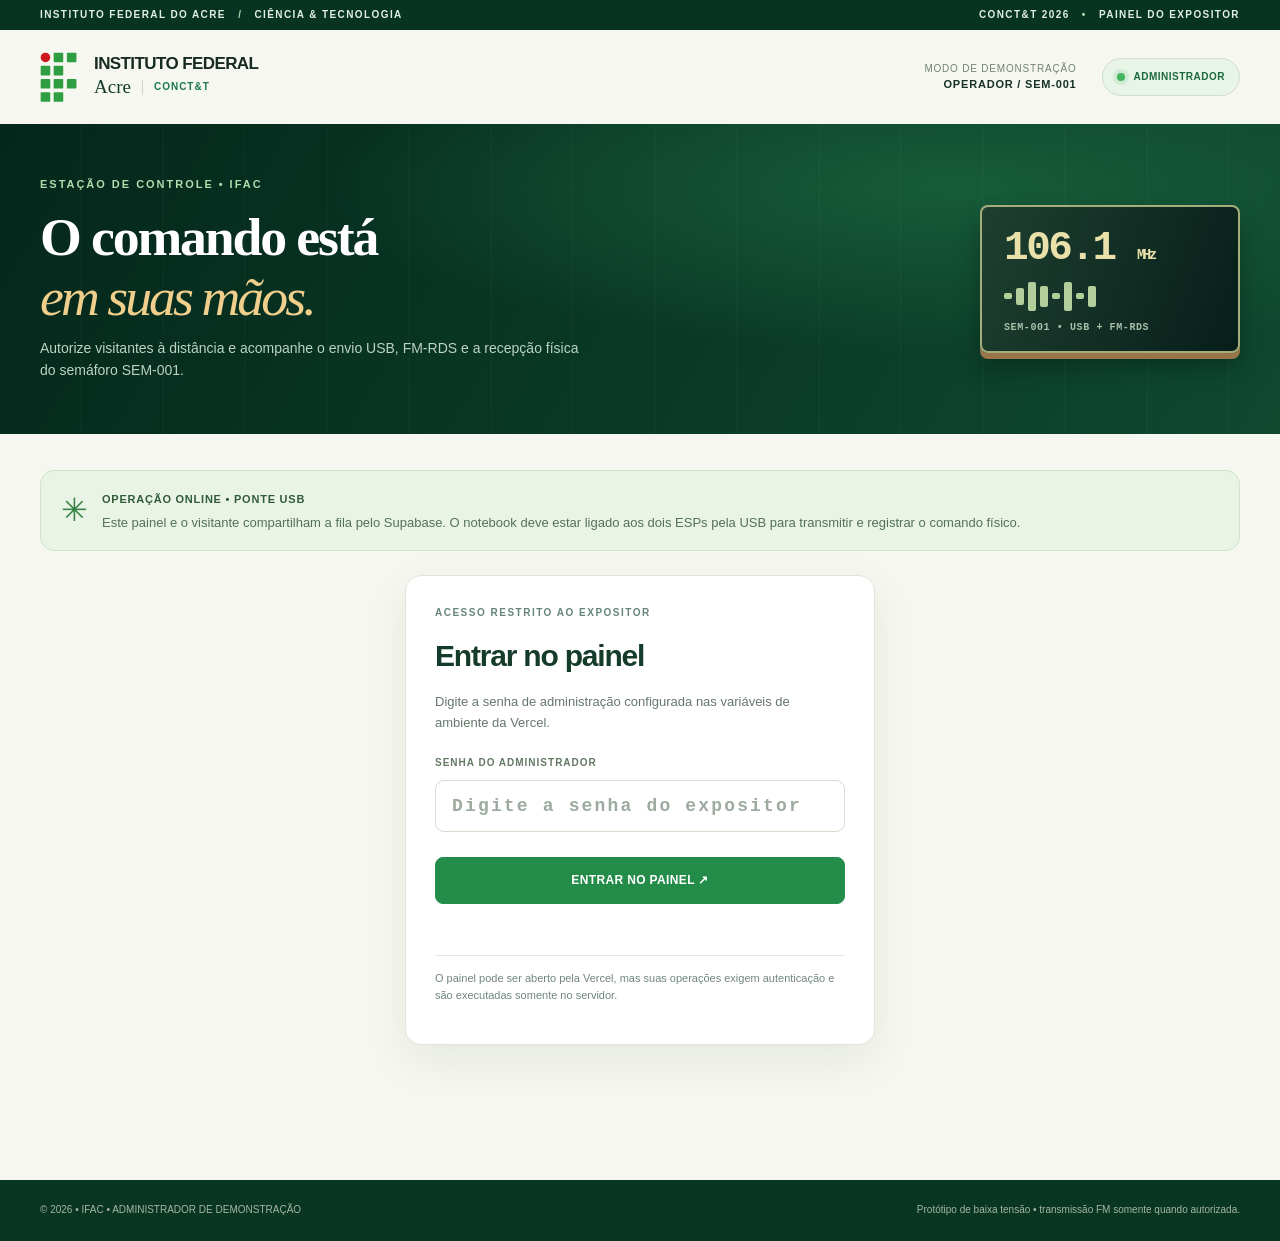
==== commit f157bf0a: "Primeiaa" ====
--- a/admin.html
+++ b/admin.html
@@ -1,99 +1,91 @@
-<!doctype html>
+<!DOCTYPE html>
+
 <html lang="pt-BR">
 <head>
-  <meta charset="utf-8">
-  <meta name="viewport" content="width=device-width,initial-scale=1">
-  <meta name="theme-color" content="#083b29">
-  <title>Painel do expositor • IFAC Rádio em Movimento</title>
-  <link rel="stylesheet" href="styles.css">
-  <link rel="stylesheet" href="admin.css">
+<meta charset="utf-8"/>
+<meta content="width=device-width,initial-scale=1" name="viewport"/>
+<meta content="#083b29" name="theme-color"/>
+<title>Painel do expositor • IFAC Rádio em Movimento</title>
+<link href="styles.css" rel="stylesheet"/>
+<link href="admin.css" rel="stylesheet"/>
+  <link rel="stylesheet" href="single-station.css">
 </head>
 <body class="admin-page">
-  <div class="institutional-strip"><div class="shell strip-inner"><span>INSTITUTO FEDERAL DO ACRE <span class="strip-divider">/</span> CIÊNCIA &amp; TECNOLOGIA</span><span class="strip-year">CONCT&amp;T 2026 <span class="strip-divider">•</span> PAINEL DO EXPOSITOR</span></div></div>
-  <header class="site-header shell admin-site-header">
-    <a class="institution-brand admin-brand-link" href="/" title="Abrir site do visitante">
-      <svg class="if-mark" viewBox="0 0 90 110" role="img" aria-label="Marca estilizada IFAC">
-        <circle cx="12" cy="12" r="10.5" fill="#cd191e"/>
-        <g fill="#2f9e41"><rect x="30" y="1.5" width="21" height="21" rx="2"/><rect x="59" y="1.5" width="21" height="21" rx="2"/><rect x="1.5" y="30.5" width="21" height="21" rx="2"/><rect x="30" y="30.5" width="21" height="21" rx="2"/><rect x="1.5" y="59.5" width="21" height="21" rx="2"/><rect x="30" y="59.5" width="21" height="21" rx="2"/><rect x="59" y="59.5" width="21" height="21" rx="2"/><rect x="1.5" y="88.5" width="21" height="21" rx="2"/><rect x="30" y="88.5" width="21" height="21" rx="2"/></g>
-      </svg>
-      <div class="brand-copy"><div class="institution-name">INSTITUTO FEDERAL</div><div class="brand-location">Acre <span class="brand-separator"></span> <span>CONCT&amp;T</span></div></div>
-    </a>
-    <div class="header-right"><span class="header-edition">MODO DE DEMONSTRAÇÃO<br><b>OPERADOR / MULTI-ID</b></span><span class="header-status"><span class="live-dot"></span> ADMINISTRADOR</span></div>
-  </header>
+<div class="institutional-strip"><div class="shell strip-inner"><span>INSTITUTO FEDERAL DO ACRE <span class="strip-divider">/</span> CIÊNCIA &amp; TECNOLOGIA</span><span class="strip-year">CONCT&amp;T 2026 <span class="strip-divider">•</span> PAINEL DO EXPOSITOR</span></div></div>
+<header class="site-header shell admin-site-header">
+<a class="institution-brand admin-brand-link" href="/" title="Abrir site do visitante">
+<svg aria-label="Marca estilizada IFAC" class="if-mark" role="img" viewbox="0 0 90 110">
+<circle cx="12" cy="12" fill="#cd191e" r="10.5"></circle>
+<g fill="#2f9e41"><rect height="21" rx="2" width="21" x="30" y="1.5"></rect><rect height="21" rx="2" width="21" x="59" y="1.5"></rect><rect height="21" rx="2" width="21" x="1.5" y="30.5"></rect><rect height="21" rx="2" width="21" x="30" y="30.5"></rect><rect height="21" rx="2" width="21" x="1.5" y="59.5"></rect><rect height="21" rx="2" width="21" x="30" y="59.5"></rect><rect height="21" rx="2" width="21" x="59" y="59.5"></rect><rect height="21" rx="2" width="21" x="1.5" y="88.5"></rect><rect height="21" rx="2" width="21" x="30" y="88.5"></rect></g>
+</svg>
+<div class="brand-copy"><div class="institution-name">INSTITUTO FEDERAL</div><div class="brand-location">Acre <span class="brand-separator"></span> <span>CONCT&amp;T</span></div></div>
+</a>
+<div class="header-right"><span class="header-edition">MODO DE DEMONSTRAÇÃO<br/><b>OPERADOR / SEM-001</b></span><span class="header-status"><span class="live-dot"></span> ADMINISTRADOR</span></div>
+</header>
+<section class="admin-banner"><div class="shell admin-banner-inner">
+<div><div class="eyebrow hero-eyebrow">ESTAÇÃO DE CONTROLE • IFAC</div><h1>O comando está<br/><em>em suas mãos.</em></h1><p>Autorize visitantes à distância e acompanhe o envio USB, FM-RDS e a recepção física do semáforo SEM-001.</p></div>
+<div aria-hidden="true" class="admin-hero-radio"><div class="admin-hero-freq">106.1 <span>MHz</span></div><div class="admin-hero-bars"><span></span><span></span><span></span><span></span><span></span><span></span><span></span><span></span></div><div class="admin-hero-label">SEM-001  •  USB + FM-RDS</div></div>
+</div></section>
+<main class="shell admin-content">
+<div class="admin-demo-banner"><span class="admin-demo-icon">✳</span><div><b>OPERAÇÃO ONLINE • PONTE USB</b><p>Este painel e o visitante compartilham a fila pelo Supabase. O notebook deve estar ligado aos dois ESPs pela USB para transmitir e registrar o comando físico.</p></div></div>
+<section class="panel login-panel" id="login-section">
+<div class="panel-index">ACESSO RESTRITO AO EXPOSITOR</div><h2>Entrar no painel</h2>
+<p class="muted">Digite a senha de administração configurada nas variáveis de ambiente da Vercel.</p>
+<form class="login-form" id="login-form"><label for="admin-pin">SENHA DO ADMINISTRADOR</label><input autocomplete="off" id="admin-pin" maxlength="128" name="pin" placeholder="Digite a senha do expositor" required="" type="password"/><button class="btn primary wide" type="submit">ENTRAR NO PAINEL ↗</button></form>
+<p aria-live="polite" class="inline-error" id="login-error" role="alert"></p>
+<p class="panel-note">O painel pode ser aberto pela Vercel, mas suas operações exigem autenticação e são executadas somente no servidor.</p>
+</section>
+<div hidden="" id="dashboard">
+<div class="admin-toolbar"><div><div class="section-tag">01 — OPERAÇÃO AO VIVO</div><h2>Central de <em>comando.</em></h2><p class="admin-subline">Uma pessoa ativa por vez • SEM-001</p></div><div class="toolbar-side"><span class="toolbar-chip" id="connection-pill"><i></i> CONECTADO</span><button class="btn ghost btn-compact" id="logout" type="button">Sair</button></div></div>
+<div class="admin-metrics">
+<div class="panel metric"><div class="metric-heading"><small>NA FILA</small><span>01</span></div><strong id="metric-queue">0</strong><div class="metric-foot">Aguardando aprovação</div></div>
+<div class="panel metric"><div class="metric-heading"><small>SESSÃO</small><span>02</span></div><strong id="metric-active">Livre</strong><div class="metric-foot">1 visitante / 90 segundos</div></div>
+<div class="panel metric"><div class="metric-heading"><small>COMANDOS</small><span>03</span></div><strong id="metric-commands">0</strong><div class="metric-foot">Comandos registrados na nuvem</div></div>
+<div class="panel metric"><div class="metric-heading"><small>NO AR</small><span>04</span></div><strong class="mono" id="metric-uptime">00:00</strong><div class="metric-foot">Tempo desde a instalação do sistema</div></div>
+</div>
+<div class="admin-workspace">
+<div class="admin-main-col">
+<section class="panel admin-panel queue-panel">
+<div class="panel-heading"><div><div class="panel-index">02 — FILA DE ESPERA</div><h3>Quem quer participar?</h3></div><span class="pill" id="queue-count">0 PESSOAS</span></div>
+<p class="panel-subtitle">Aprovar libera 90 segundos de controle do SEM-001. Outras pessoas permanecem aguardando.</p>
+<div aria-live="polite" class="queue-list" id="queue-list"><p class="muted">Nenhum visitante na fila.</p></div>
+<div class="queue-footer"><button class="btn secondary" id="approve-next" type="button">APROVAR PRÓXIMO</button><button class="btn ghost" id="reject-all" type="button">Recusar toda a fila</button></div>
+</section>
+<section class="panel admin-panel session-panel">
+<div class="panel-heading"><div><div class="panel-index">03 — ACESSO LIBERADO</div><h3>Sessão em andamento</h3></div><span class="pill" id="session-badge">LIVRE</span></div>
+<div class="session-card" id="session-card"><div class="session-avatar">◎</div><div><small>CONTROLE DISPONÍVEL</small><b id="active-name">Nenhum visitante ativo</b><p id="active-message">Aprove alguém da fila para iniciar uma demonstração.</p></div></div>
+<div class="session-bottom"><div class="session-timer"><small>TEMPO RESTANTE</small><strong id="active-timer">01:30</strong></div><button class="btn danger" disabled="" id="end-session" type="button">ENCERRAR SESSÃO</button></div>
+</section>
+<section class="panel admin-panel history-panel">
+<div class="panel-heading"><div><div class="panel-index">05 — AUDITORIA DIDÁTICA</div><h3>Histórico de comandos</h3></div><span class="pill">POR ID</span></div>
+<div class="history-header"><span>HORA / VISITANTE</span><span>DESTINO / PAYLOAD</span><span>RESULTADO</span></div>
+<div class="history-list" id="history-list"><p class="muted">Nenhum comando ainda.</p></div>
+</section>
+</div>
+<div class="admin-side-col">
+<section class="panel admin-panel stations-panel">
+<div class="panel-heading"><div><div class="panel-index">04 — MONITORAMENTO FÍSICO</div><h3>Um semáforo, estado real.</h3></div></div>
+<p class="panel-subtitle">As cores são atualizadas somente após o relatório RX_REPORT recebido pela ponte USB. Sem a ponte, o painel fica offline.</p>
+<div class="admin-station" data-id="SEM-001">
+<div class="admin-station-head"><div><small>LOCALIZAÇÃO A</small><b>SEM-001</b></div><span class="status-micro">AGUARDANDO</span></div>
+<div class="admin-station-body"><div class="admin-signal"><i class="admin-lamp red"></i><i class="admin-lamp yellow"></i><i class="admin-lamp green"></i></div><div class="admin-station-info"><strong id="station-a-state">Aguardando comando</strong><small id="station-a-mode">MODO MANUAL</small><code id="station-a-payload">RDS —</code><span id="station-a-delivery">PRONTO PARA TESTE</span></div></div>
+</div>
 
-  <section class="admin-banner"><div class="shell admin-banner-inner">
-    <div><div class="eyebrow hero-eyebrow">ESTAÇÃO DE CONTROLE • IFAC</div><h1>O comando está<br><em>em suas mãos.</em></h1><p>Autorize os visitantes, acompanhe os dois IDs e observe a simulação do enlace FM-RDS.</p></div>
-    <div class="admin-hero-radio" aria-hidden="true"><div class="admin-hero-freq">106.1 <span>MHz</span></div><div class="admin-hero-bars"><span></span><span></span><span></span><span></span><span></span><span></span><span></span><span></span></div><div class="admin-hero-label">MULTI-ID  •  SEM-001 / SEM-002</div></div>
-  </div></section>
-
-  <main class="shell admin-content">
-    <div class="admin-demo-banner"><span class="admin-demo-icon">✳</span><div><b>SIMULAÇÃO ONLINE • SEM HARDWARE</b><p>Este painel e o site do visitante compartilham o estado pelo Supabase, com funções na Vercel. Nesta etapa, os semáforos são simulados: nenhum comando é enviado aos ESPs.</p></div></div>
-    <section id="login-section" class="panel login-panel">
-      <div class="panel-index">ACESSO RESTRITO AO EXPOSITOR</div><h2>Entrar no painel</h2>
-      <p class="muted">Digite a senha de administração configurada nas variáveis de ambiente da Vercel.</p>
-      <form id="login-form" class="login-form"><label for="admin-pin">SENHA DO ADMINISTRADOR</label><input id="admin-pin" name="pin" type="password" maxlength="128" autocomplete="off" placeholder="Digite a senha do expositor" required><button type="submit" class="btn primary wide">ENTRAR NO PAINEL ↗</button></form>
-      <p id="login-error" class="inline-error" role="alert" aria-live="polite"></p>
-      <p class="panel-note">O painel pode ser aberto pela Vercel, mas suas operações exigem autenticação e são executadas somente no servidor.</p>
-    </section>
-
-    <div id="dashboard" hidden>
-      <div class="admin-toolbar"><div><div class="section-tag">01 — OPERAÇÃO AO VIVO</div><h2>Central de <em>comando.</em></h2><p class="admin-subline">Uma pessoa ativa por vez • dois destinos independentes</p></div><div class="toolbar-side"><span class="toolbar-chip" id="connection-pill"><i></i> CONECTADO</span><button type="button" class="btn ghost btn-compact" id="logout">Sair</button></div></div>
-      <div class="admin-metrics">
-        <div class="panel metric"><div class="metric-heading"><small>NA FILA</small><span>01</span></div><strong id="metric-queue">0</strong><div class="metric-foot">Aguardando aprovação</div></div>
-        <div class="panel metric"><div class="metric-heading"><small>SESSÃO</small><span>02</span></div><strong id="metric-active">Livre</strong><div class="metric-foot">1 visitante / 90 segundos</div></div>
-        <div class="panel metric"><div class="metric-heading"><small>COMANDOS</small><span>03</span></div><strong id="metric-commands">0</strong><div class="metric-foot">Comandos compartilhados na nuvem</div></div>
-        <div class="panel metric"><div class="metric-heading"><small>NO AR</small><span>04</span></div><strong id="metric-uptime" class="mono">00:00</strong><div class="metric-foot">Tempo desde a instalação do sistema</div></div>
-      </div>
-
-      <div class="admin-workspace">
-        <div class="admin-main-col">
-          <section class="panel admin-panel queue-panel">
-            <div class="panel-heading"><div><div class="panel-index">02 — FILA DE ESPERA</div><h3>Quem quer participar?</h3></div><span class="pill" id="queue-count">0 PESSOAS</span></div>
-            <p class="panel-subtitle">Aprovar libera 90 segundos de controle para os dois semáforos. Outras pessoas permanecem aguardando.</p>
-            <div id="queue-list" class="queue-list" aria-live="polite"><p class="muted">Nenhum visitante na fila.</p></div>
-            <div class="queue-footer"><button type="button" id="approve-next" class="btn secondary">APROVAR PRÓXIMO</button><button type="button" id="reject-all" class="btn ghost">Recusar toda a fila</button></div>
-          </section>
-
-          <section class="panel admin-panel session-panel">
-            <div class="panel-heading"><div><div class="panel-index">03 — ACESSO LIBERADO</div><h3>Sessão em andamento</h3></div><span class="pill" id="session-badge">LIVRE</span></div>
-            <div class="session-card" id="session-card"><div class="session-avatar">◎</div><div><small>CONTROLE DISPONÍVEL</small><b id="active-name">Nenhum visitante ativo</b><p id="active-message">Aprove alguém da fila para iniciar uma demonstração.</p></div></div>
-            <div class="session-bottom"><div class="session-timer"><small>TEMPO RESTANTE</small><strong id="active-timer">01:30</strong></div><button type="button" class="btn danger" id="end-session" disabled>ENCERRAR SESSÃO</button></div>
-          </section>
-
-          <section class="panel admin-panel history-panel">
-            <div class="panel-heading"><div><div class="panel-index">05 — AUDITORIA DIDÁTICA</div><h3>Histórico de comandos</h3></div><span class="pill">POR ID</span></div>
-            <div class="history-header"><span>HORA / VISITANTE</span><span>DESTINO / PAYLOAD</span><span>RESULTADO</span></div>
-            <div id="history-list" class="history-list"><p class="muted">Nenhum comando ainda.</p></div>
-          </section>
-        </div>
-
-        <div class="admin-side-col">
-          <section class="panel admin-panel stations-panel">
-            <div class="panel-heading"><div><div class="panel-index">04 — MONITORAMENTO MULTI-ID</div><h3>Dois destinos, um sistema.</h3></div></div>
-            <p class="panel-subtitle">O estado das duas localizações é compartilhado com o site do visitante. Os indicadores são simulados, não telemetria física.</p>
-            <div class="admin-station" data-id="SEM-001">
-              <div class="admin-station-head"><div><small>LOCALIZAÇÃO A</small><b>SEM-001</b></div><span class="status-micro">SIMULADO</span></div>
-              <div class="admin-station-body"><div class="admin-signal"><i class="admin-lamp red"></i><i class="admin-lamp yellow"></i><i class="admin-lamp green"></i></div><div class="admin-station-info"><strong id="station-a-state">Aguardando comando</strong><small id="station-a-mode">MODO MANUAL</small><code id="station-a-payload">RDS —</code><span id="station-a-delivery">PRONTO PARA TESTE</span></div></div>
-            </div>
-            <div class="admin-station" data-id="SEM-002">
-              <div class="admin-station-head"><div><small>LOCALIZAÇÃO B</small><b>SEM-002</b></div><span class="status-micro">SIMULADO</span></div>
-              <div class="admin-station-body"><div class="admin-signal"><i class="admin-lamp red"></i><i class="admin-lamp yellow"></i><i class="admin-lamp green"></i></div><div class="admin-station-info"><strong id="station-b-state">Aguardando comando</strong><small id="station-b-mode">MODO MANUAL</small><code id="station-b-payload">RDS —</code><span id="station-b-delivery">PRONTO PARA TESTE</span></div></div>
-            </div>
-            <div class="admin-address-example"><span>MODELO DE ENDEREÇAMENTO</span><b>ID <code>SEM-001</code> + COMANDO <code>110000</code></b><p>Os IDs são demonstrativos. O firmware real ainda não foi adaptado.</p></div>
-            <button type="button" id="reset-signals" class="btn ghost wide">LIMPAR SINAIS E HISTÓRICO</button>
-          </section>
-          <section class="panel admin-panel notes-panel">
-            <div class="panel-index">06 — APOIO À EXPOSIÇÃO</div><h3>Como testar com o visitante</h3>
-            <ol><li>Abra o site do visitante em outra aba ou celular.</li><li>Peça que digite o nome e solicite acesso.</li><li>Aqui, aprove a pessoa na fila.</li><li>Peça que escolha A ou B e envie uma cor.</li><li>Observe os dois IDs e o registro do comando.</li></ol>
-            <a href="/" target="_blank" rel="noopener" class="btn secondary wide">ABRIR SITE DO VISITANTE ↗</a>
-            <div class="notes-divider"></div><button type="button" id="reset-demo" class="btn ghost wide">REINICIAR TODA A SIMULAÇÃO</button>
-          </section>
-        </div>
-      </div>
-      <p id="action-toast" class="action-toast" role="status" aria-live="polite"></p>
-    </div>
-  </main>
-  <footer class="site-footer"><div class="shell footer-inner"><span>© 2026 • IFAC • ADMINISTRADOR DE DEMONSTRAÇÃO</span><span>Simulação didática; nenhum dado é transmitido por FM nesta versão.</span></div></footer>
-  <script src="admin.js"></script>
+<div class="admin-address-example"><span>MODELO DE ENDEREÇAMENTO</span><b>ID <code>SEM-001</code> + COMANDO <code>110000</code></b><p>O firmware verifica ID e checksum no FM-RDS antes do acionamento.</p></div>
+<button class="btn ghost wide" id="reset-signals" type="button">LIMPAR SINAIS E HISTÓRICO</button>
+</section>
+<section class="panel admin-panel notes-panel">
+<div class="panel-index">06 — APOIO À EXPOSIÇÃO</div><h3>Como testar com o visitante</h3>
+<ol><li>Abra o site do visitante em outra aba ou celular.</li><li>Peça que digite o nome e solicite acesso.</li><li>Aqui, aprove a pessoa na fila.</li><li>Peça que envie uma cor para SEM-001.</li><li>Observe o RX_REPORT na ponte USB e o registro do comando.</li></ol>
+<a class="btn secondary wide" href="/" rel="noopener" target="_blank">ABRIR SITE DO VISITANTE ↗</a>
+<div class="notes-divider"></div><button class="btn ghost wide" id="reset-demo" type="button">REINICIAR SESSÕES DA DEMONSTRAÇÃO</button>
+</section>
+</div>
+</div>
+<p aria-live="polite" class="action-toast" id="action-toast" role="status"></p>
+</div>
+</main>
+<footer class="site-footer"><div class="shell footer-inner"><span>© 2026 • IFAC • ADMINISTRADOR DE DEMONSTRAÇÃO</span><span>Protótipo de baixa tensão • transmissão FM somente quando autorizada.</span></div></footer>
+<script src="admin.js"></script>
 </body>
 </html>
--- a/single-station.css
+++ b/single-station.css
@@ -0,0 +1,3 @@
+/* Estacao unica - interface real da bancada */
+.station-picker-grid,.dual-stations {grid-template-columns:minmax(0,1fr)!important;}
+.target-btn[data-target="SEM-002"],.station-card[data-station="SEM-002"],.admin-station[data-id="SEM-002"],#start-tour {display:none!important;}
